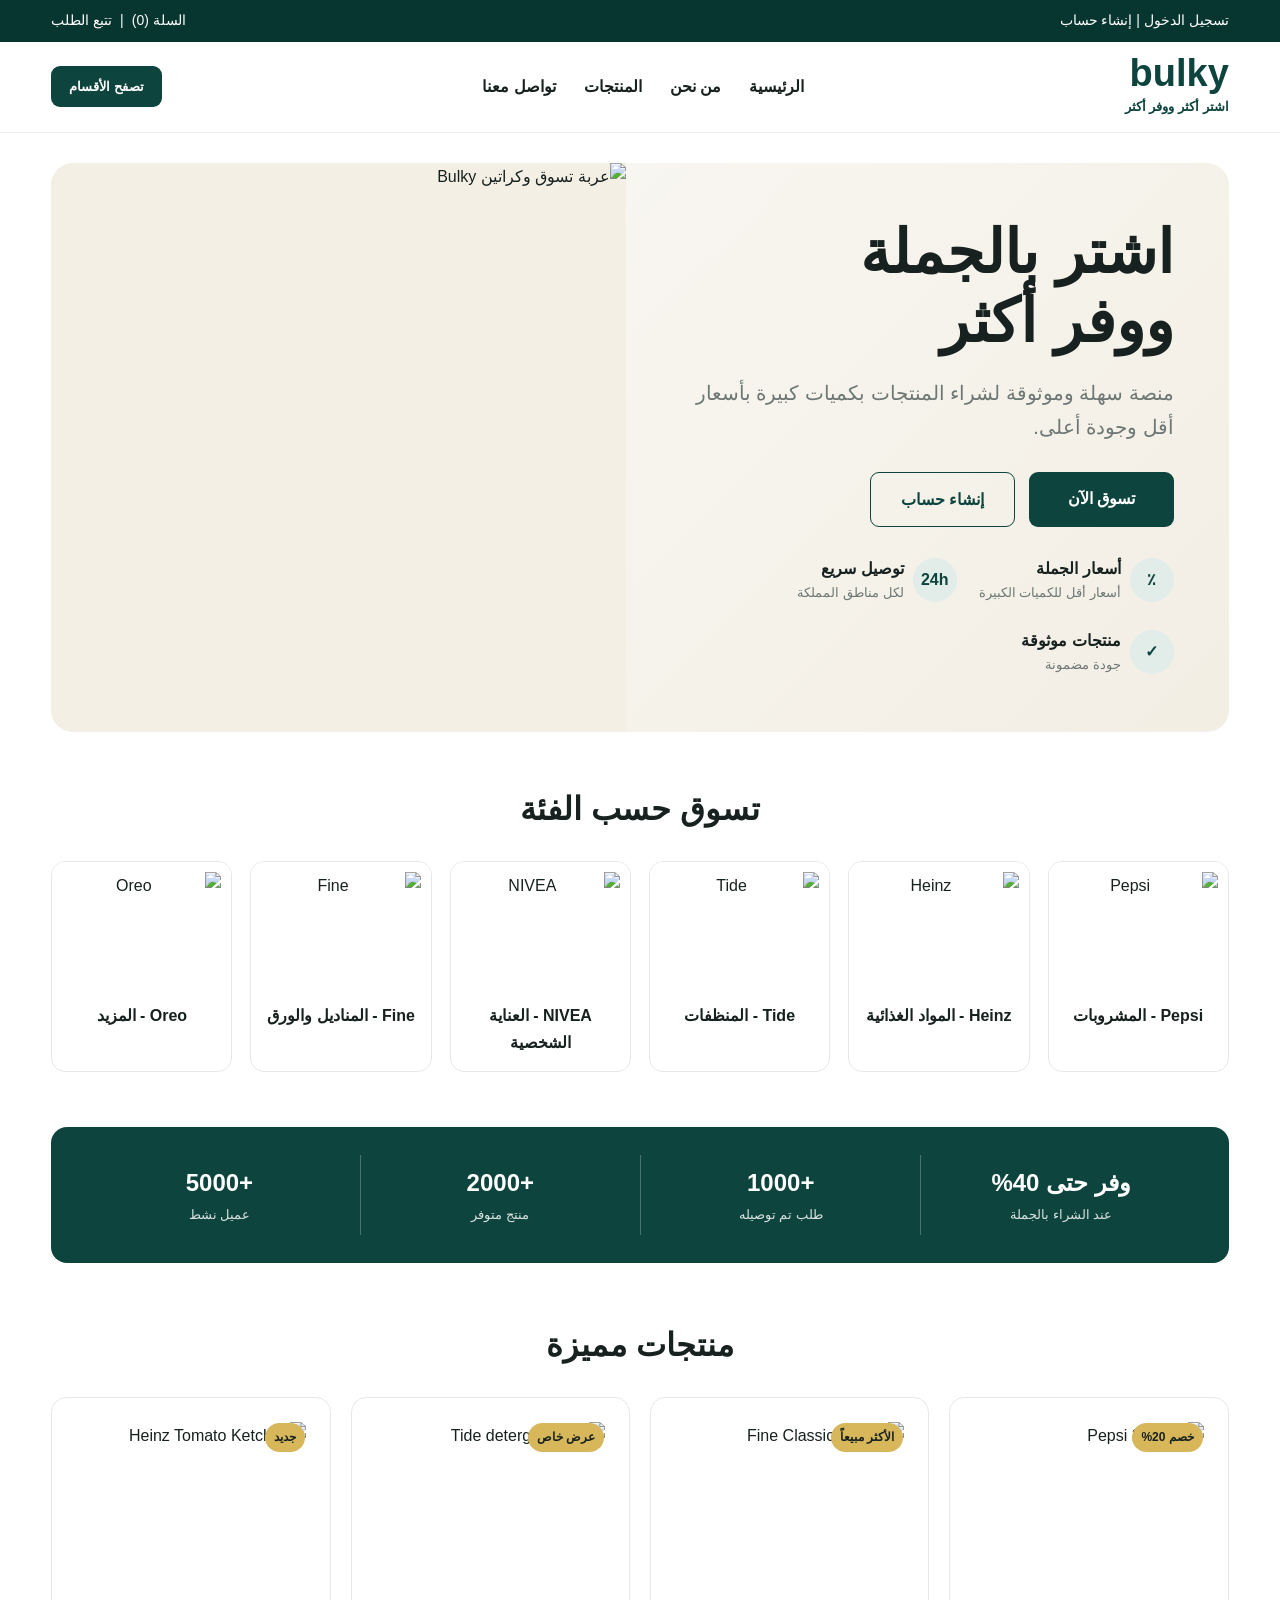
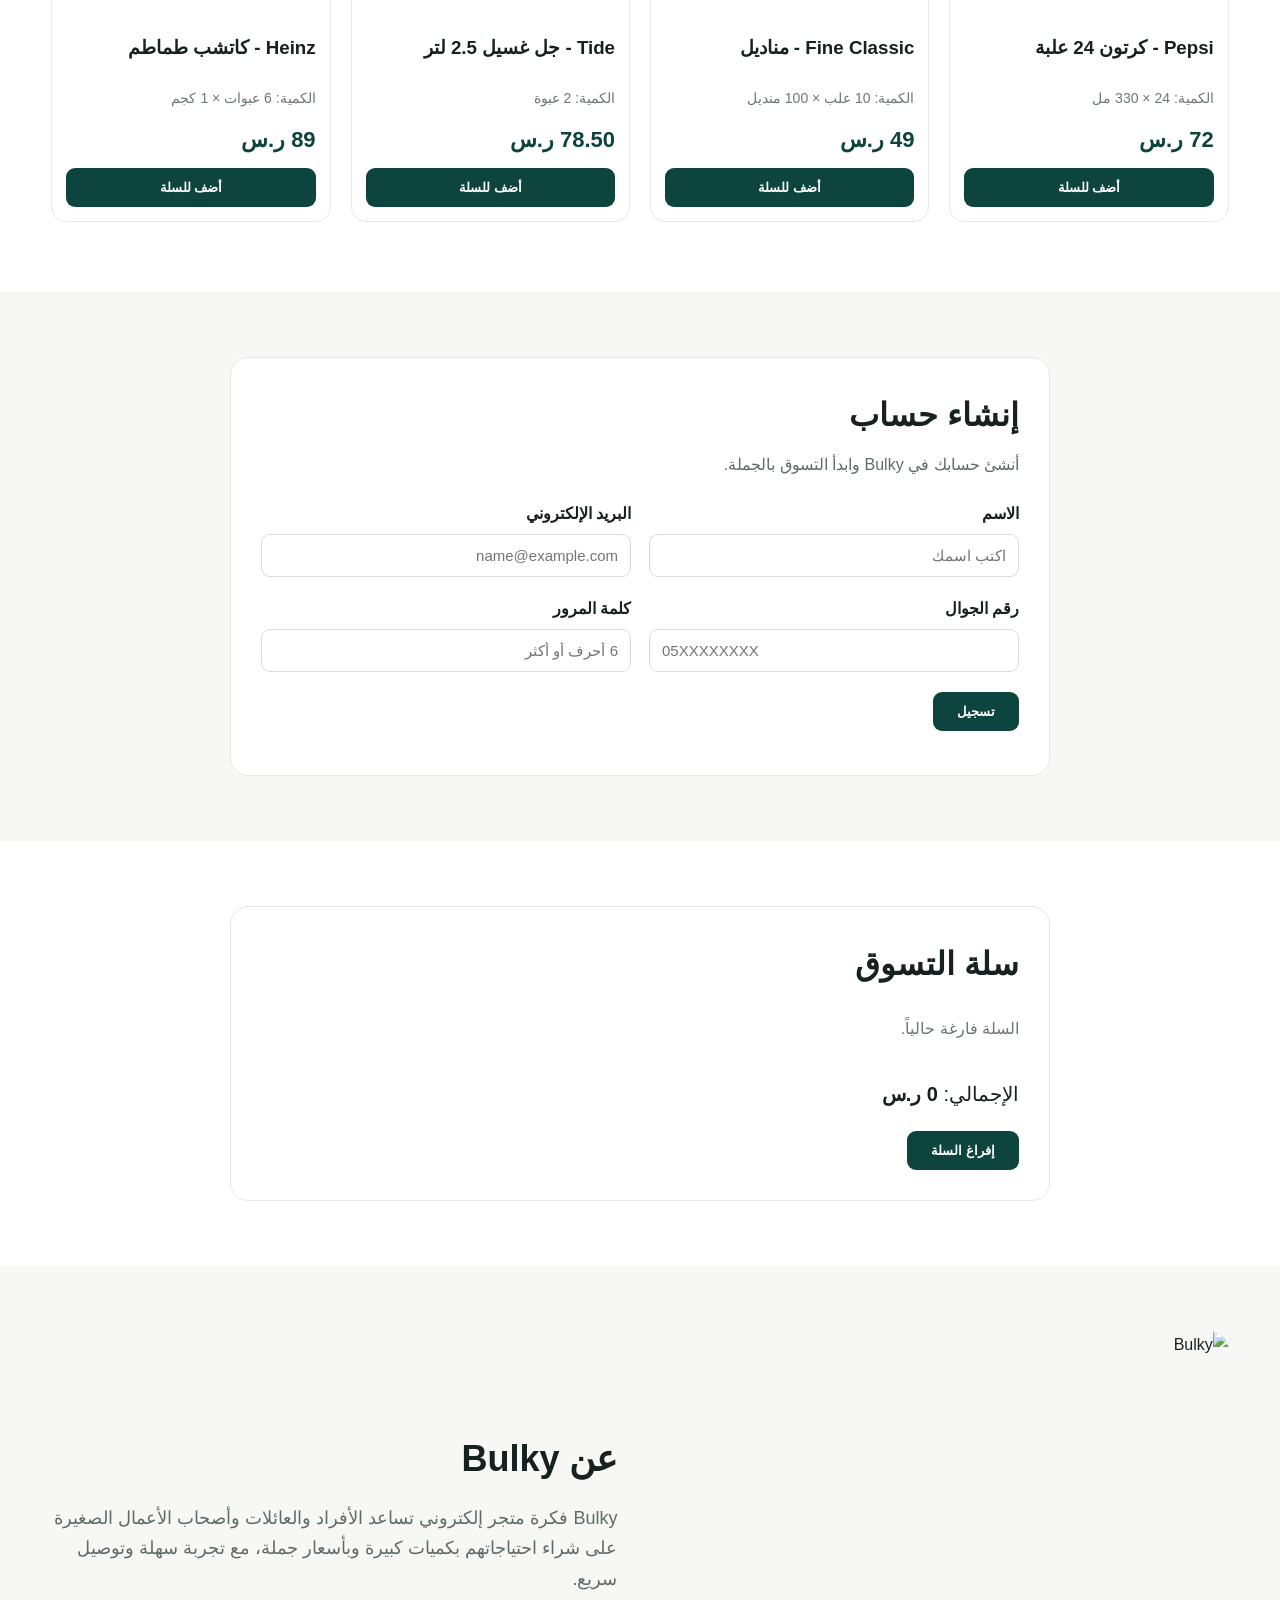
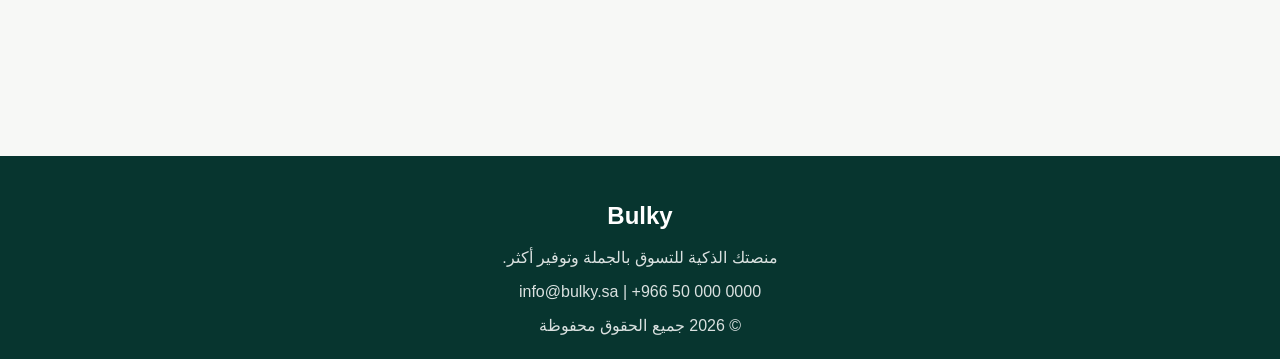
==== index.html @ e5415faa "Add files via upload" ====
<!DOCTYPE html>
<html lang="ar" dir="rtl">
<head>
  <meta charset="UTF-8">
  <meta name="viewport" content="width=device-width, initial-scale=1.0">
  <title>Bulky - اشتر أكثر ووفر أكثر</title>
  <link rel="stylesheet" href="style.css">
</head>

<body>
  <div class="topbar">
    <div class="container topbar-content">
      <div><a href="#login">تسجيل الدخول</a> | <a href="#register">إنشاء حساب</a></div>
      <div class="topbar-actions"><a href="#cart">السلة (<span id="cart-count">0</span>)</a> | <a href="#contact">تتبع الطلب</a></div>
    </div>
  </div>

  <nav class="navbar">
    <div class="container nav-content">
      <a class="logo" href="#home">
        <strong>bulky</strong>
        <small>اشتر أكثر ووفر أكثر</small>
      </a>

      <ul class="nav-links">
        <li><a href="#home">الرئيسية</a></li>
        <li><a href="#about">من نحن</a></li>
        <li><a href="#products">المنتجات</a></li>
        <li><a href="#contact">تواصل معنا</a></li>
      </ul>

      <button class="categories-btn">تصفح الأقسام</button>
    </div>
  </nav>

  <main>
    <section class="hero container" id="home">
      <div class="hero-content">
        <h1>اشتر بالجملة<br>ووفر أكثر</h1>
        <p>منصة سهلة وموثوقة لشراء المنتجات بكميات كبيرة بأسعار أقل وجودة أعلى.</p>

        <div class="hero-buttons">
          <a href="#products" class="btn primary">تسوق الآن</a>
          <a href="#register" class="btn secondary">إنشاء حساب</a>
        </div>

        <div class="features">
          <div class="feature"><div class="feature-icon">٪</div><div><strong>أسعار الجملة</strong><small>أسعار أقل للكميات الكبيرة</small></div></div>
          <div class="feature"><div class="feature-icon">24h</div><div><strong>توصيل سريع</strong><small>لكل مناطق المملكة</small></div></div>
          <div class="feature"><div class="feature-icon">✓</div><div><strong>منتجات موثوقة</strong><small>جودة مضمونة</small></div></div>
        </div>
      </div>

      <div class="hero-photo">
        <img src="images/hero.jpg" alt="عربة تسوق وكراتين Bulky">
      </div>
    </section>

    <section class="categories container">
      <h2>تسوق حسب الفئة</h2>

      <div class="category-grid">
        <article class="category-card"><img src="https://cdn.mafrservices.com/sys-master-root/h49/hfc/17521377574942/149045_main.jpg" alt="Pepsi"><h3>Pepsi - المشروبات</h3></article>
        <article class="category-card"><img src="https://img.ananinja.com/media/bra-public-files/services-admin/files/b6c33346-6cd1-4a3f-9cb4-36b1a69e9cdd?q=75&w=1200" alt="Heinz"><h3>Heinz - المواد الغذائية</h3></article>
        <article class="category-card"><img src="https://cdn.mafrservices.com/pim-content/SAU/media/product/567613/1755081003/567613_main.jpg" alt="Tide"><h3>Tide - المنظفات</h3></article>
        <article class="category-card"><img src="https://cdn.mafrservices.com/sys-master-root/h22/ha0/9431925227550/538547_main.jpg?im=Resize%3D480" alt="NIVEA"><h3>NIVEA - العناية الشخصية</h3></article>
        <article class="category-card"><img src="https://cdn.mafrservices.com/sys-master-root/h8d/ha9/63422100733982/358141_main.jpg" alt="Fine"><h3>Fine - المناديل والورق</h3></article>
        <article class="category-card"><img src="https://cdn.mafrservices.com/pim-content/SAU/media/product/748327/1745163003/748327_main.jpg?im=Resize%3D400" alt="Oreo"><h3>Oreo - المزيد</h3></article>
      </div>
    </section>

    <section class="stats container">
      <div class="stat"><strong>وفر حتى 40%</strong><small>عند الشراء بالجملة</small></div>
      <div class="stat"><strong>+1000</strong><small>طلب تم توصيله</small></div>
      <div class="stat"><strong>+2000</strong><small>منتج متوفر</small></div>
      <div class="stat"><strong>+5000</strong><small>عميل نشط</small></div>
    </section>

    <section class="products container" id="products">
      <h2>منتجات مميزة</h2>

      <div class="product-grid">
        <article class="product-card">
          <span class="badge">خصم 20%</span>
          <img src="https://cdn.mafrservices.com/sys-master-root/h49/hfc/17521377574942/149045_main.jpg" alt="Pepsi 24 cans">
          <h3>Pepsi - كرتون 24 علبة</h3>
          <p class="quantity">الكمية: 24 × 330 مل</p>
          <p class="price">72 ر.س</p>
          <button class="add-to-cart" data-name="Pepsi - كرتون 24 علبة" data-price="72">أضف للسلة</button>
        </article>

        <article class="product-card">
          <span class="badge">الأكثر مبيعاً</span>
          <img src="https://cdn.mafrservices.com/sys-master-root/h8d/ha9/63422100733982/358141_main.jpg" alt="Fine Classic tissues">
          <h3>Fine Classic - مناديل</h3>
          <p class="quantity">الكمية: 10 علب × 100 منديل</p>
          <p class="price">49 ر.س</p>
          <button class="add-to-cart" data-name="Fine Classic - 10 علب" data-price="49">أضف للسلة</button>
        </article>

        <article class="product-card">
          <span class="badge">عرض خاص</span>
          <img src="https://cdn.mafrservices.com/pim-content/SAU/media/product/567613/1755081003/567613_main.jpg" alt="Tide detergent 2.5L">
          <h3>Tide - جل غسيل 2.5 لتر</h3>
          <p class="quantity">الكمية: 2 عبوة</p>
          <p class="price">78.50 ر.س</p>
          <button class="add-to-cart" data-name="Tide - عبوتان 2.5 لتر" data-price="78.5">أضف للسلة</button>
        </article>

        <article class="product-card">
          <span class="badge">جديد</span>
          <img src="https://img.ananinja.com/media/bra-public-files/services-admin/files/b6c33346-6cd1-4a3f-9cb4-36b1a69e9cdd?q=75&w=1200" alt="Heinz Tomato Ketchup">
          <h3>Heinz - كاتشب طماطم</h3>
          <p class="quantity">الكمية: 6 عبوات × 1 كجم</p>
          <p class="price">89 ر.س</p>
          <button class="add-to-cart" data-name="Heinz Ketchup - 6 عبوات" data-price="89">أضف للسلة</button>
        </article>
      </div>
    </section>


    <section class="register-section" id="register">
      <div class="container">
        <div class="form-card">
          <h2>إنشاء حساب</h2>
          <p>أنشئ حسابك في Bulky وابدأ التسوق بالجملة.</p>
          <form id="register-form">
            <div class="form-grid">
              <div>
                <label for="name">الاسم</label>
                <input id="name" type="text" required placeholder="اكتب اسمك">
              </div>
              <div>
                <label for="email">البريد الإلكتروني</label>
                <input id="email" type="email" required placeholder="name@example.com">
              </div>
              <div>
                <label for="phone">رقم الجوال</label>
                <input id="phone" type="tel" required placeholder="05XXXXXXXX">
              </div>
              <div>
                <label for="password">كلمة المرور</label>
                <input id="password" type="password" required minlength="6" placeholder="6 أحرف أو أكثر">
              </div>
            </div>
            <button type="submit" class="submit-btn">تسجيل</button>
            <p id="register-message" class="form-message"></p>
          </form>
        </div>
      </div>
    </section>

    <section class="cart-section" id="cart">
      <div class="container">
        <div class="cart-card">
          <h2>سلة التسوق</h2>
          <div id="cart-items">
            <p class="empty-cart">السلة فارغة حالياً.</p>
          </div>
          <div class="cart-total">الإجمالي: <strong><span id="cart-total">0</span> ر.س</strong></div>
          <button id="clear-cart" type="button">إفراغ السلة</button>
        </div>
      </div>
    </section>

    <section class="about" id="about">
      <div class="container about-grid">
        <img src="images/hero.jpg" alt="Bulky">
        <div>
          <h2>عن Bulky</h2>
          <p>Bulky فكرة متجر إلكتروني تساعد الأفراد والعائلات وأصحاب الأعمال الصغيرة على شراء احتياجاتهم بكميات كبيرة وبأسعار جملة، مع تجربة سهلة وتوصيل سريع.</p>
        </div>
      </div>
    </section>
  </main>

  <footer id="contact">
    <div class="container">
      <h2>Bulky</h2>
      <p>منصتك الذكية للتسوق بالجملة وتوفير أكثر.</p>
      <p>info@bulky.sa | +966 50 000 0000</p>
      <p>© 2026 جميع الحقوق محفوظة</p>
    </div>
  </footer>
  <script src="script.js"></script>
</body>
</html>
---- style.css ----
*{box-sizing:border-box;margin:0;padding:0}
    html{scroll-behavior:smooth}
    body{font-family:Arial,Tahoma,sans-serif;background:#fff;color:#17211f;line-height:1.7}
    a{text-decoration:none;color:inherit}
    img{display:block;width:100%;object-fit:cover}
    button{font-family:inherit}
    .container{width:92%;max-width:1180px;margin:auto}

    .topbar{background:#07352f;color:#fff;padding:9px 0;font-size:14px}
    .topbar-content{display:flex;justify-content:space-between;align-items:center}
    .navbar{background:#fff;border-bottom:1px solid #eee;position:sticky;top:0;z-index:10}
    .nav-content{min-height:90px;display:flex;justify-content:space-between;align-items:center;gap:20px}
    .logo strong{display:block;font-size:38px;color:#0d443d;line-height:1;font-weight:800}
    .logo small{color:#0d443d;font-weight:bold}
    .nav-links{display:flex;list-style:none;gap:28px;font-weight:bold}
    .nav-links a:hover{color:#0d443d}
    .categories-btn{background:#0d443d;color:#fff;border:0;border-radius:9px;padding:13px 18px;font-weight:bold;cursor:pointer}

    .hero{margin-top:30px;min-height:480px;border-radius:22px;background:linear-gradient(135deg,#fbfaf6,#f2eee4);display:grid;grid-template-columns:1.05fr 1fr;align-items:center;overflow:hidden}
    .hero-content{padding:55px}
    .hero h1{font-size:60px;line-height:1.15;margin-bottom:20px}
    .hero p{font-size:20px;color:#6d7774;max-width:550px}
    .hero-buttons{display:flex;gap:14px;margin:28px 0}
    .btn{padding:13px 24px;border-radius:9px;font-weight:bold;display:inline-block;min-width:145px;text-align:center}
    .primary{background:#0d443d;color:#fff}
    .secondary{border:1px solid #0d443d;color:#0d443d}
    .hero-photo{height:100%;min-height:480px;background:#f4efe4}
    .hero-photo img{height:100%;min-height:480px}

    .features{display:flex;gap:22px;flex-wrap:wrap}
    .feature{display:flex;gap:9px;align-items:center}
    .feature-icon{width:44px;height:44px;border-radius:50%;background:#e2ece9;display:grid;place-items:center;color:#0d443d;font-weight:bold}
    .feature strong,.feature small{display:block}
    .feature small{color:#6d7774}

    .categories{padding:50px 0 35px}
    .categories h2,.products h2{text-align:center;font-size:32px;margin-bottom:25px}
    .category-grid{display:grid;grid-template-columns:repeat(6,1fr);gap:18px}
    .category-card{border:1px solid #e7e8e4;border-radius:14px;overflow:hidden;text-align:center;background:#fff;transition:.3s}
    .category-card:hover{transform:translateY(-5px);box-shadow:0 12px 30px rgba(13,68,61,.10)}
    .category-card img{height:125px;background:#fff}
    .category-card h3{padding:15px 8px;font-size:16px}

    .stats{background:#0d443d;color:#fff;border-radius:16px;display:grid;grid-template-columns:repeat(4,1fr);padding:28px;margin:20px auto 55px}
    .stat{text-align:center;padding:8px 20px;border-left:1px solid rgba(255,255,255,.25)}
    .stat:last-child{border-left:0}
    .stat strong,.stat small{display:block}
    .stat strong{font-size:24px}
    .stat small{opacity:.85}

    .products{padding-bottom:70px}
    .product-grid{display:grid;grid-template-columns:repeat(4,1fr);gap:20px}
    .product-card{border:1px solid #e7e8e4;border-radius:15px;padding:14px;background:#fff;position:relative;transition:.3s}
    .product-card:hover{transform:translateY(-5px);box-shadow:0 12px 30px rgba(13,68,61,.10)}
    .product-card img{height:205px;border-radius:11px;margin-bottom:15px;background:#fafafa}
    .badge{position:absolute;top:25px;right:25px;background:#d7b75a;padding:4px 9px;border-radius:20px;font-size:12px;font-weight:bold}
    .product-card h3{min-height:55px}
    .quantity{color:#6d7774;font-size:14px}
    .price{color:#0d443d;font-size:22px;font-weight:bold;margin:10px 0}
    .product-card button{width:100%;border:0;background:#0d443d;color:#fff;padding:12px;border-radius:9px;font-weight:bold;cursor:pointer}

    .about{background:#f7f8f6;padding:65px 0}
    .about-grid{display:grid;grid-template-columns:1fr 1fr;align-items:center;gap:45px}
    .about img{height:360px;border-radius:20px}
    .about h2{font-size:36px;margin-bottom:14px}
    .about p{color:#606b68;font-size:18px}

    footer{background:#07352f;color:#fff;padding:40px 0 20px;text-align:center}
    footer p{opacity:.85;margin-top:7px}

    @media(max-width:900px){
      .nav-links{display:none}
      .hero{grid-template-columns:1fr}
      .hero-content{order:2}
      .hero-photo{order:1;min-height:300px}
      .hero-photo img{min-height:300px;height:300px}
      .category-grid{grid-template-columns:repeat(3,1fr)}
      .product-grid{grid-template-columns:repeat(2,1fr)}
      .about-grid{grid-template-columns:1fr}
    }

    @media(max-width:600px){
      .nav-content{flex-wrap:wrap;padding:15px 0}
      .hero-content{padding:30px 22px}
      .hero h1{font-size:42px}
      .hero p{font-size:17px}
      .features{flex-direction:column}
      .category-grid,.product-grid,.stats{grid-template-columns:1fr}
      .stat{border-left:0;border-bottom:1px solid rgba(255,255,255,.2)}
      .category-card img{height:190px}
    }

    .topbar a:hover{text-decoration:underline}
    .topbar-actions{display:flex;align-items:center;gap:8px}

    .register-section,.cart-section{padding:65px 0}
    .register-section{background:#f7f8f6}
    .form-card,.cart-card{max-width:820px;margin:auto;background:#fff;border:1px solid #e7e8e4;border-radius:18px;padding:30px}
    .form-card h2,.cart-card h2{font-size:32px;margin-bottom:8px}
    .form-card>p{color:#606b68;margin-bottom:22px}
    .form-grid{display:grid;grid-template-columns:repeat(2,1fr);gap:18px}
    .form-grid label{display:block;font-weight:bold;margin-bottom:7px}
    .form-grid input{width:100%;padding:12px;border:1px solid #d9ddda;border-radius:9px;font-family:inherit;font-size:15px}
    .submit-btn,#clear-cart{margin-top:20px;border:0;background:#0d443d;color:#fff;padding:12px 24px;border-radius:9px;font-weight:bold;cursor:pointer}
    .form-message{margin-top:14px;font-weight:bold;color:#0d443d}

    .cart-item{display:flex;justify-content:space-between;align-items:center;gap:15px;padding:14px 0;border-bottom:1px solid #eee}
    .cart-item-controls{display:flex;align-items:center;gap:10px}
    .cart-item button{border:0;background:#e8efed;color:#0d443d;width:32px;height:32px;border-radius:7px;cursor:pointer;font-weight:bold}
    .cart-total{font-size:20px;margin-top:20px}
    .empty-cart{color:#6d7774;padding:15px 0}

    @media(max-width:600px){
      .form-grid{grid-template-columns:1fr}
      .cart-item{align-items:flex-start;flex-direction:column}
    }

/* Branded retailer-style images */
.category-card img,
.product-card img{
  object-fit:contain;
  background:#fff;
  padding:10px;
}
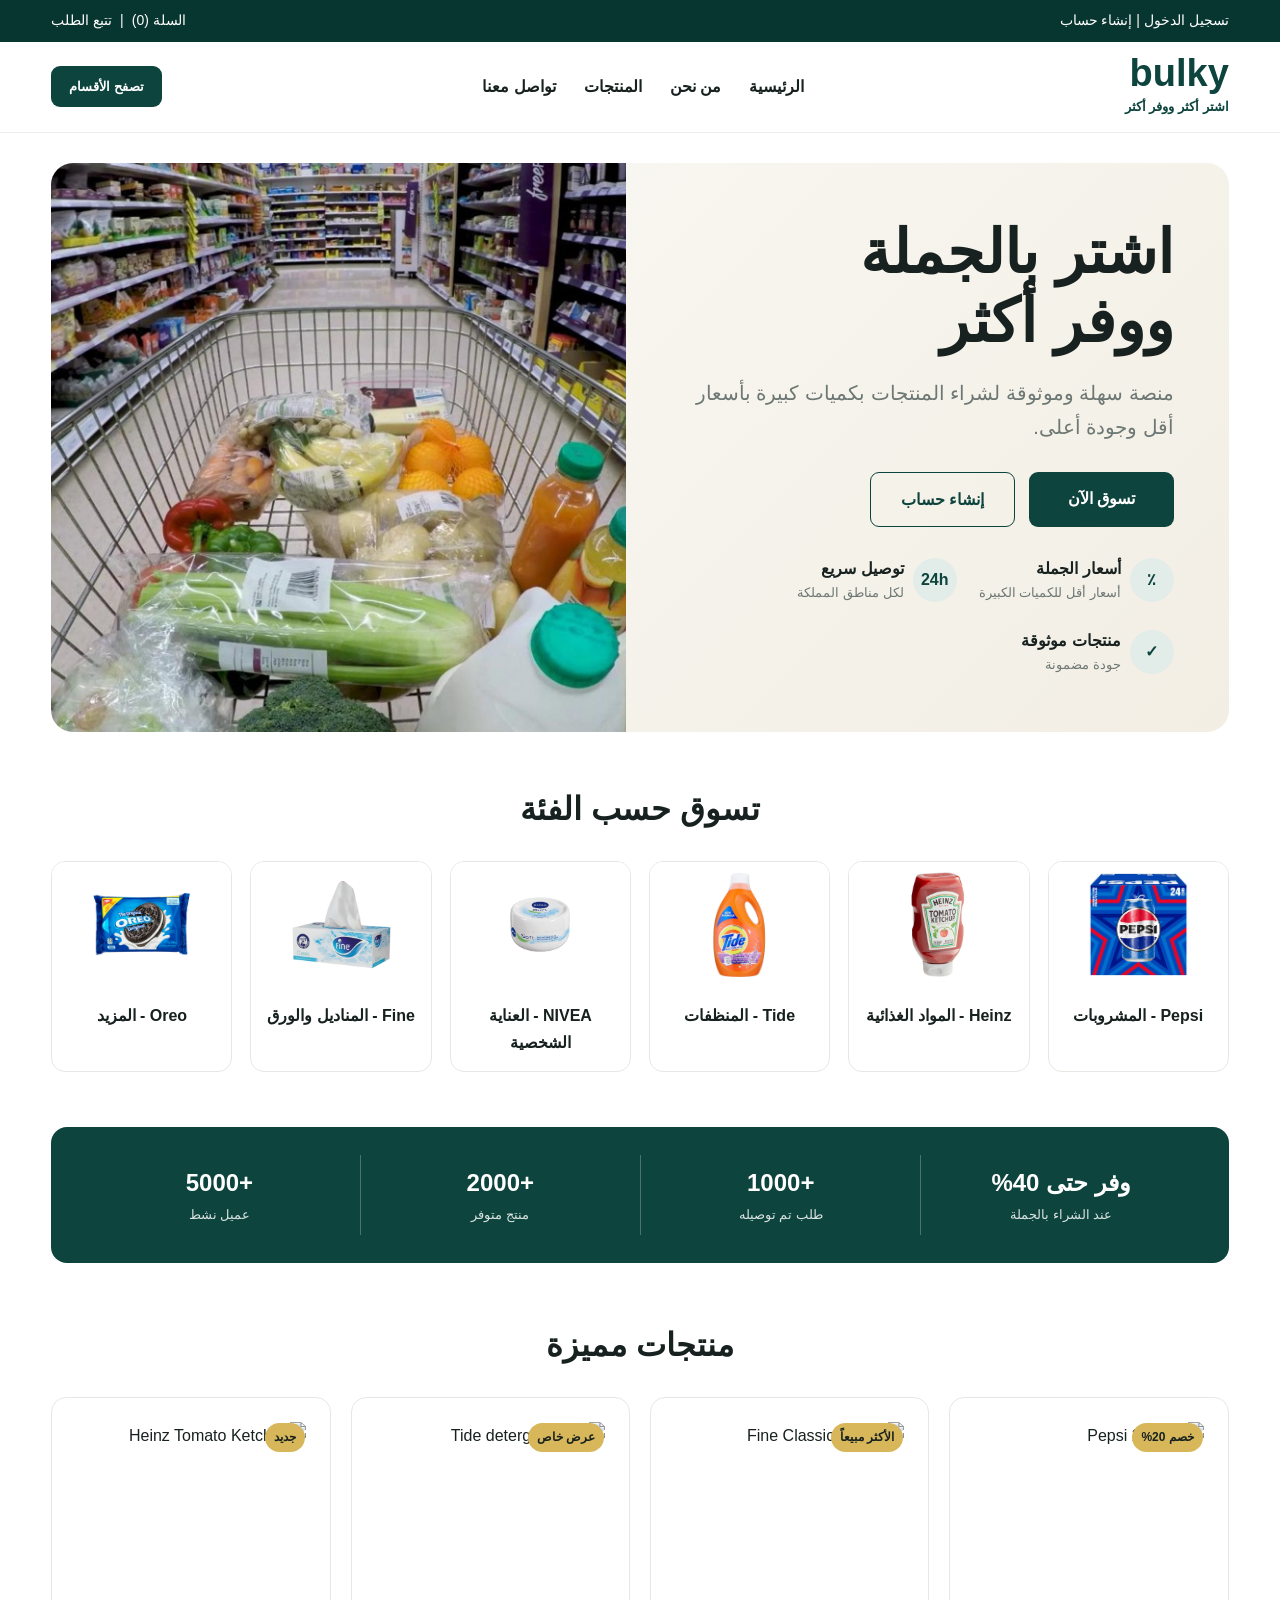
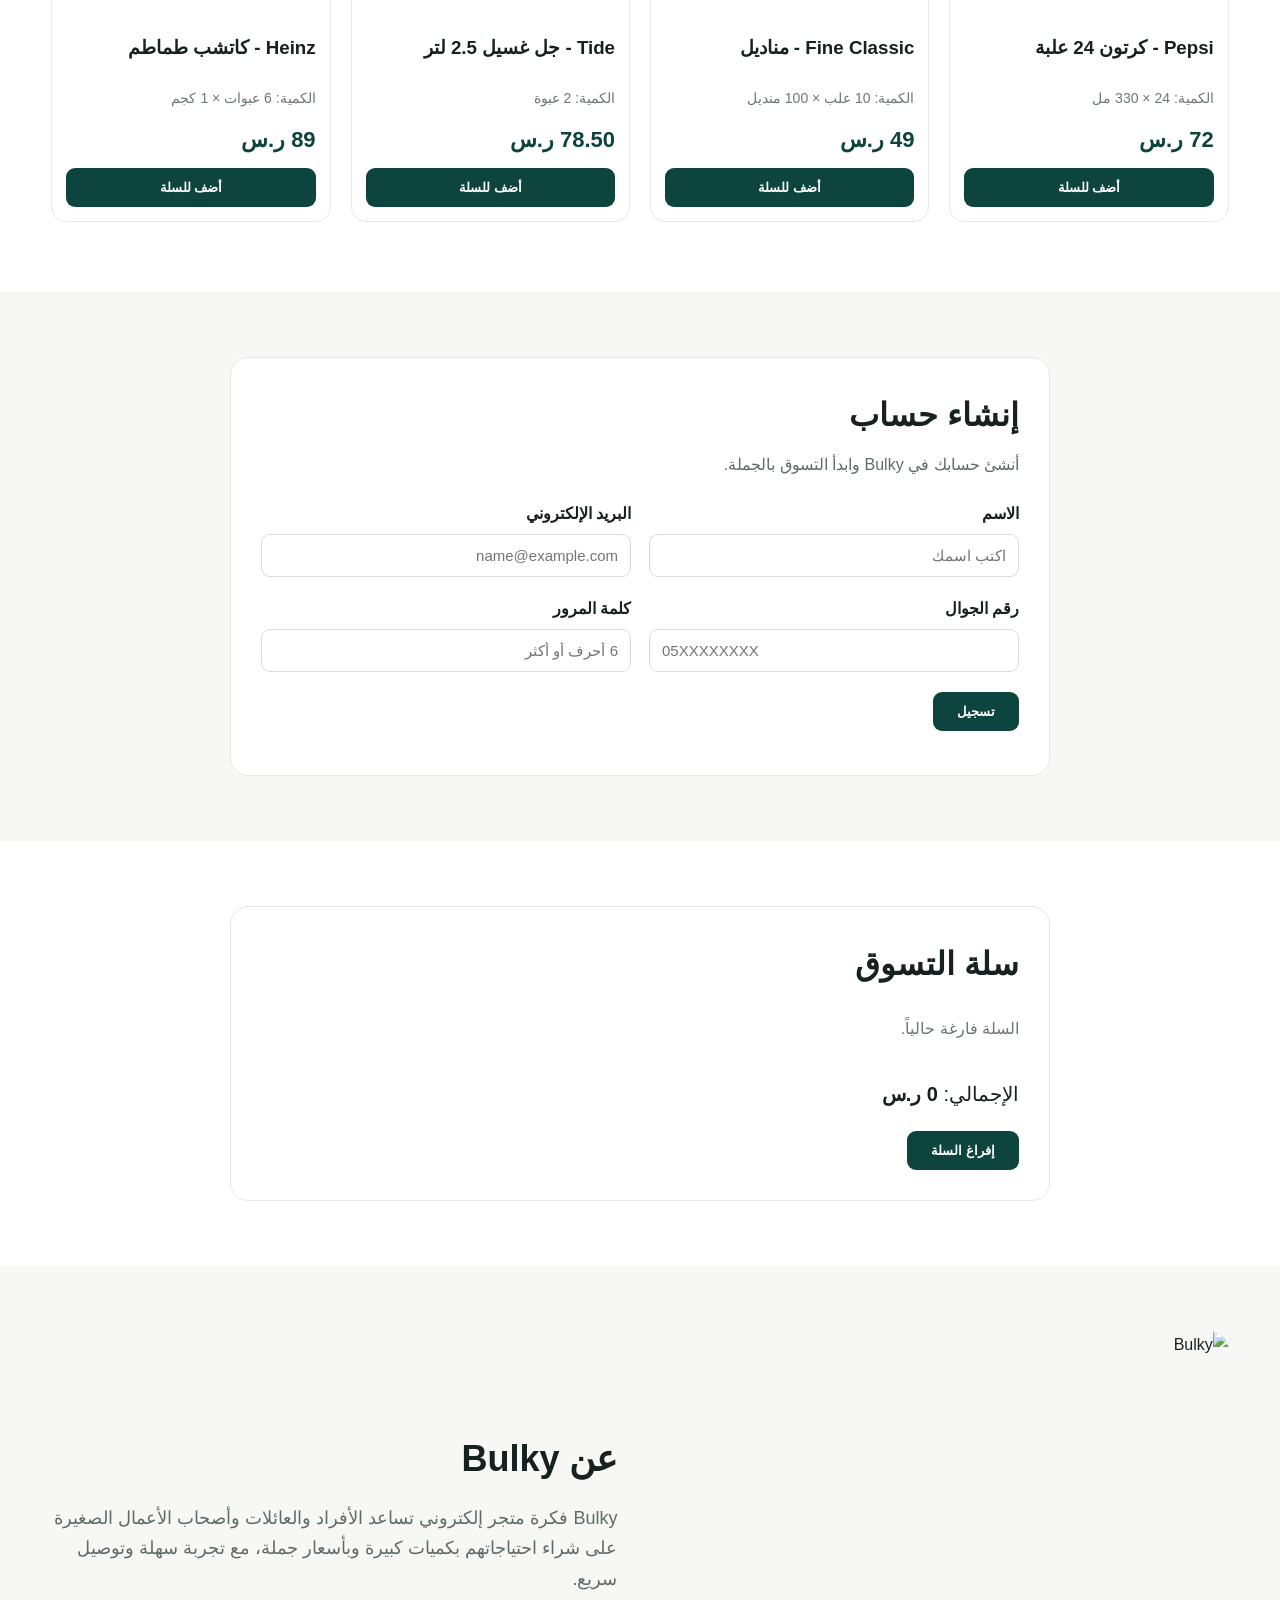
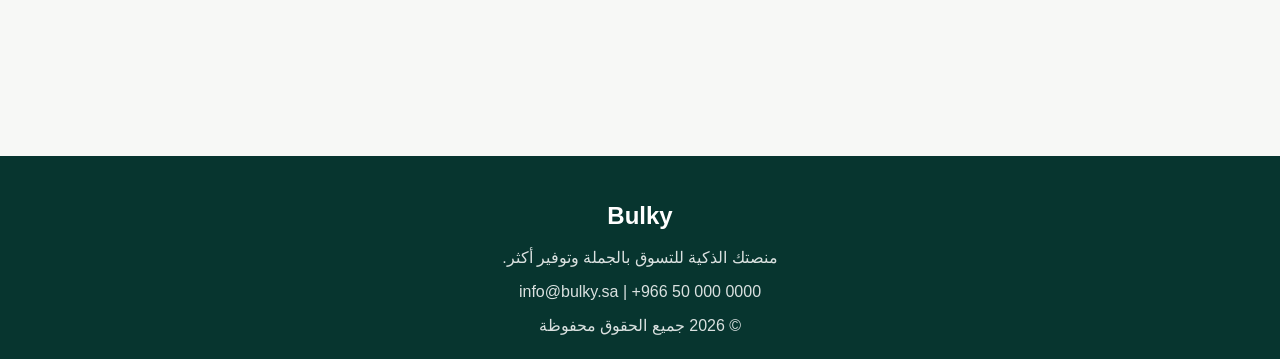
==== commit 7d638873: "Update index.html" ====
--- a/index.html
+++ b/index.html
@@ -52,7 +52,7 @@
       </div>
 
       <div class="hero-photo">
-        <img src="images/hero.jpg" alt="عربة تسوق وكراتين Bulky">
+        <img src="hero.jpg" alt="عربة تسوق وكراتين Bulky">
       </div>
     </section>
 
@@ -60,12 +60,12 @@
       <h2>تسوق حسب الفئة</h2>
 
       <div class="category-grid">
-        <article class="category-card"><img src="https://cdn.mafrservices.com/sys-master-root/h49/hfc/17521377574942/149045_main.jpg" alt="Pepsi"><h3>Pepsi - المشروبات</h3></article>
-        <article class="category-card"><img src="https://img.ananinja.com/media/bra-public-files/services-admin/files/b6c33346-6cd1-4a3f-9cb4-36b1a69e9cdd?q=75&w=1200" alt="Heinz"><h3>Heinz - المواد الغذائية</h3></article>
-        <article class="category-card"><img src="https://cdn.mafrservices.com/pim-content/SAU/media/product/567613/1755081003/567613_main.jpg" alt="Tide"><h3>Tide - المنظفات</h3></article>
-        <article class="category-card"><img src="https://cdn.mafrservices.com/sys-master-root/h22/ha0/9431925227550/538547_main.jpg?im=Resize%3D480" alt="NIVEA"><h3>NIVEA - العناية الشخصية</h3></article>
-        <article class="category-card"><img src="https://cdn.mafrservices.com/sys-master-root/h8d/ha9/63422100733982/358141_main.jpg" alt="Fine"><h3>Fine - المناديل والورق</h3></article>
-        <article class="category-card"><img src="https://cdn.mafrservices.com/pim-content/SAU/media/product/748327/1745163003/748327_main.jpg?im=Resize%3D400" alt="Oreo"><h3>Oreo - المزيد</h3></article>
+        <article class="category-card"><img src="pepsi.webp" alt="Pepsi"><h3>Pepsi - المشروبات</h3></article>
+        <article class="category-card"><img src="heinz.webp" alt="Heinz"><h3>Heinz - المواد الغذائية</h3></article>
+        <article class="category-card"><img src="tide.jpg" alt="Tide"><h3>Tide - المنظفات</h3></article>
+        <article class="category-card"><img src="nivea.webp" alt="NIVEA"><h3>NIVEA - العناية الشخصية</h3></article>
+        <article class="category-card"><img src="fine.webp" alt="Fine"><h3>Fine - المناديل والورق</h3></article>
+        <article class="category-card"><img src="oreo.webp" alt="Oreo"><h3>Oreo - المزيد</h3></article>
       </div>
     </section>
 
@@ -82,7 +82,7 @@
       <div class="product-grid">
         <article class="product-card">
           <span class="badge">خصم 20%</span>
-          <img src="https://cdn.mafrservices.com/sys-master-root/h49/hfc/17521377574942/149045_main.jpg" alt="Pepsi 24 cans">
+          <img src="images/pepsi.webp" alt="Pepsi 24 cans">
           <h3>Pepsi - كرتون 24 علبة</h3>
           <p class="quantity">الكمية: 24 × 330 مل</p>
           <p class="price">72 ر.س</p>
@@ -91,7 +91,7 @@
 
         <article class="product-card">
           <span class="badge">الأكثر مبيعاً</span>
-          <img src="https://cdn.mafrservices.com/sys-master-root/h8d/ha9/63422100733982/358141_main.jpg" alt="Fine Classic tissues">
+          <img src="images/fine.webp" alt="Fine Classic tissues">
           <h3>Fine Classic - مناديل</h3>
           <p class="quantity">الكمية: 10 علب × 100 منديل</p>
           <p class="price">49 ر.س</p>
@@ -100,7 +100,7 @@
 
         <article class="product-card">
           <span class="badge">عرض خاص</span>
-          <img src="https://cdn.mafrservices.com/pim-content/SAU/media/product/567613/1755081003/567613_main.jpg" alt="Tide detergent 2.5L">
+          <img src="images/tide.jpg" alt="Tide detergent 2.5L">
           <h3>Tide - جل غسيل 2.5 لتر</h3>
           <p class="quantity">الكمية: 2 عبوة</p>
           <p class="price">78.50 ر.س</p>
@@ -109,7 +109,7 @@
 
         <article class="product-card">
           <span class="badge">جديد</span>
-          <img src="https://img.ananinja.com/media/bra-public-files/services-admin/files/b6c33346-6cd1-4a3f-9cb4-36b1a69e9cdd?q=75&w=1200" alt="Heinz Tomato Ketchup">
+          <img src="images/heinz.webp" alt="Heinz Tomato Ketchup">
           <h3>Heinz - كاتشب طماطم</h3>
           <p class="quantity">الكمية: 6 عبوات × 1 كجم</p>
           <p class="price">89 ر.س</p>
@@ -183,5 +183,40 @@
     </div>
   </footer>
   <script src="script.js"></script>
+  <script>
+(function(){
+  if(!window.chatbase || window.chatbase("getState") !== "initialized"){
+    window.chatbase = (...arguments) => {
+      if(!window.chatbase.q){
+        window.chatbase.q = []
+      }
+      window.chatbase.q.push(arguments)
+    };
+
+    window.chatbase = new Proxy(window.chatbase, {
+      get(target, prop){
+        if(prop === "q"){
+          return target.q
+        }
+        return (...args) => target(prop, ...args)
+      }
+    })
+  }
+
+  const onLoad = function(){
+    const script = document.createElement("script");
+    script.src = "https://www.chatbase.co/embed.min.js";
+    script.id = "rz5Nz-yVYi4YFroWJzcO7";
+    script.domain = "www.chatbase.co";
+    document.body.appendChild(script)
+  };
+
+  if(document.readyState === "complete"){
+    onLoad()
+  } else {
+    window.addEventListener("load", onLoad)
+  }
+})();
+</script>
 </body>
 </html>
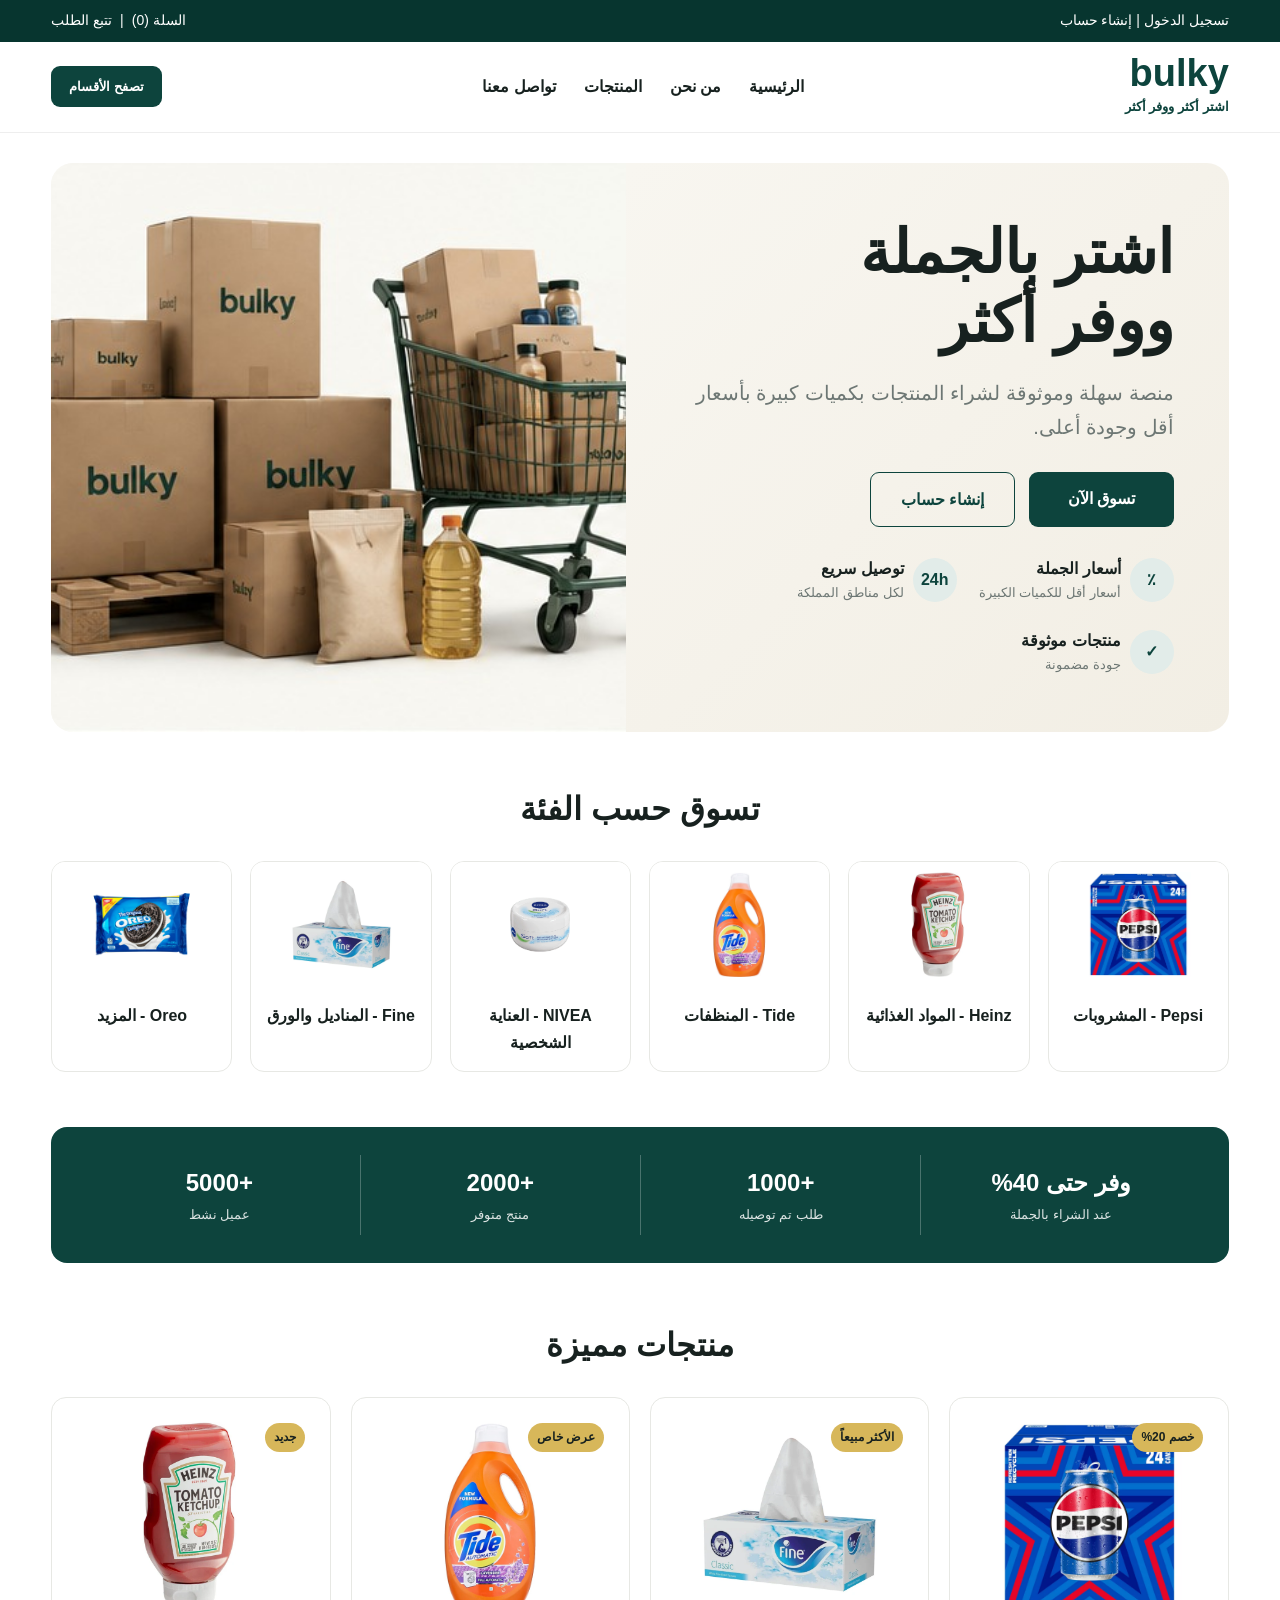
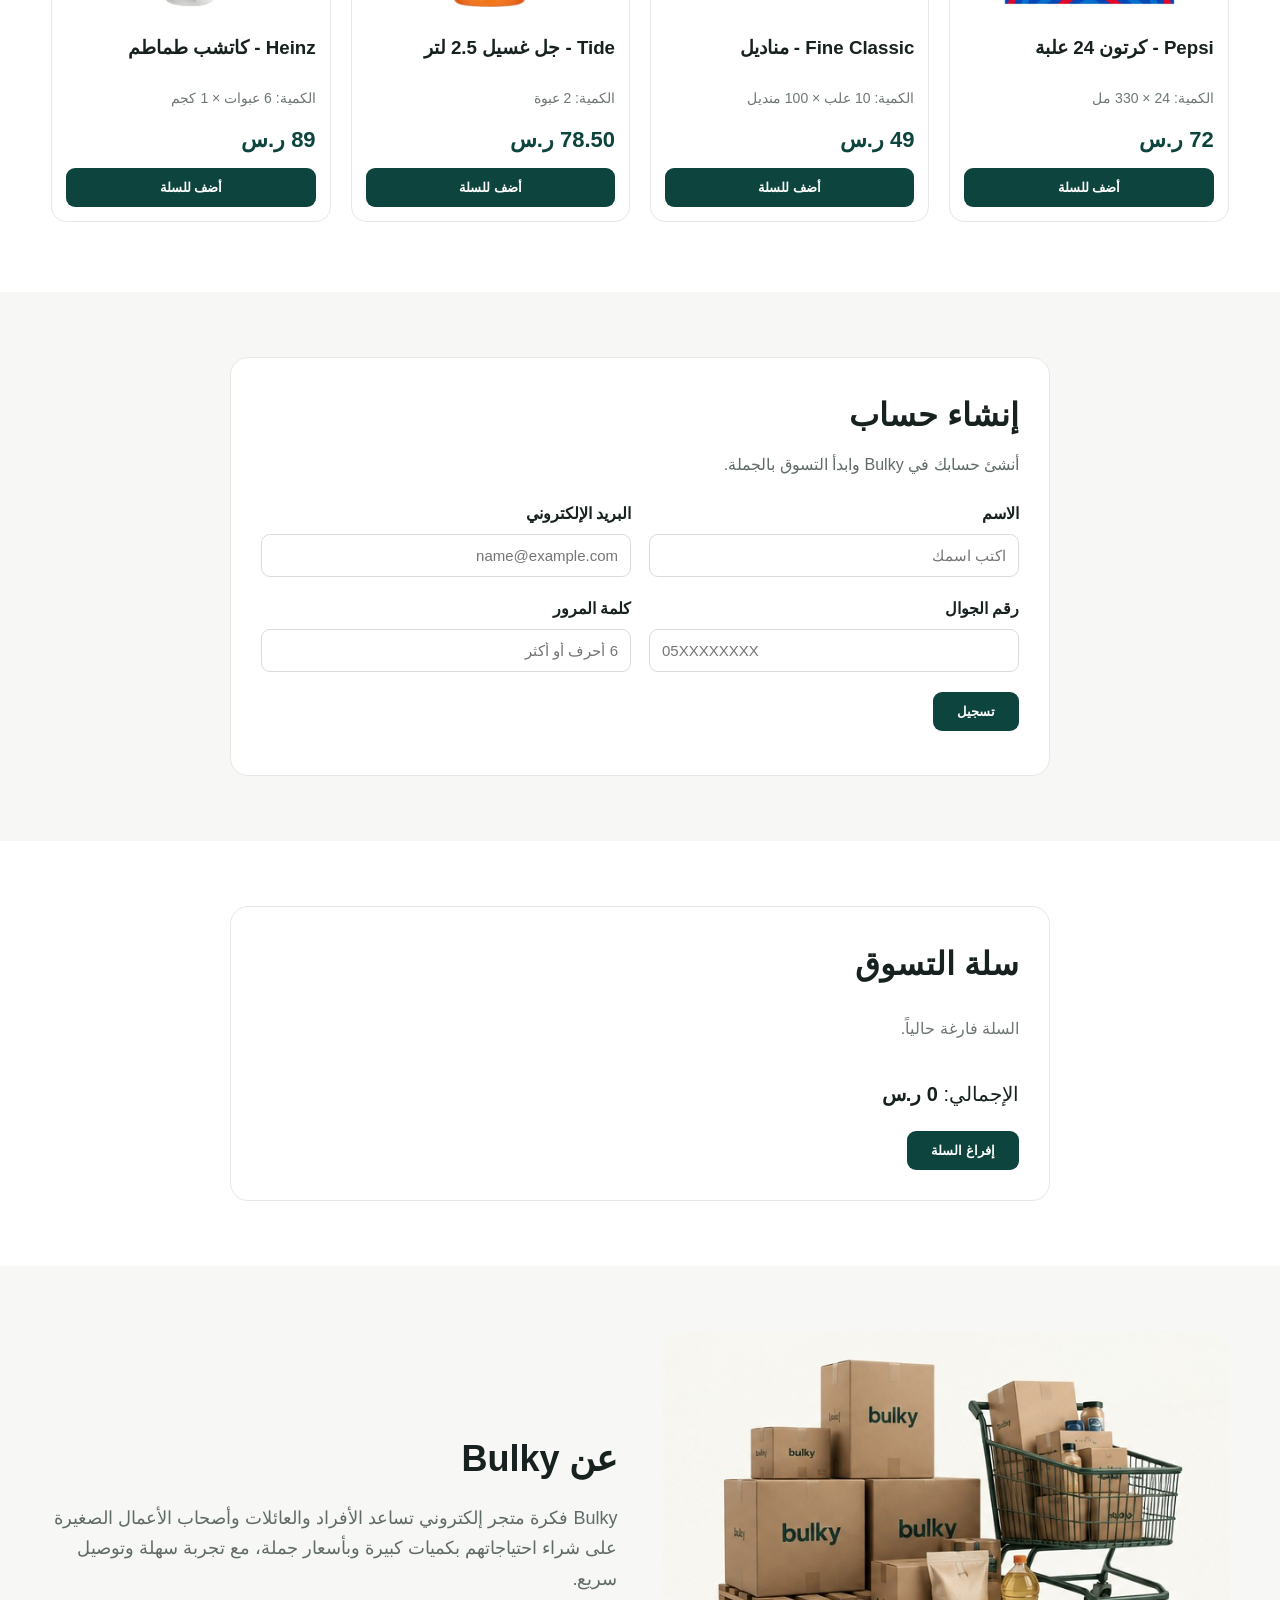
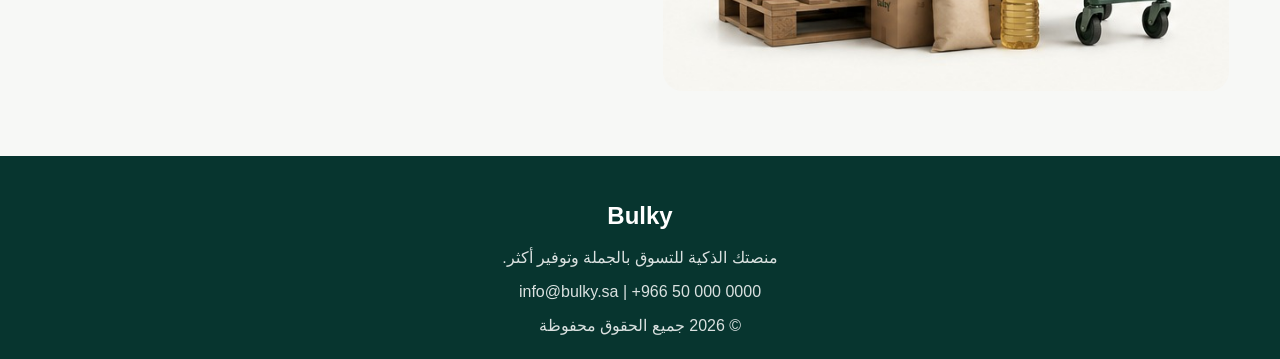
==== commit d80c980c: "Update image paths to remove 'images/' prefix" ====
--- a/index.html
+++ b/index.html
@@ -82,7 +82,7 @@
       <div class="product-grid">
         <article class="product-card">
           <span class="badge">خصم 20%</span>
-          <img src="images/pepsi.webp" alt="Pepsi 24 cans">
+          <img src="pepsi.webp" alt="Pepsi 24 cans">
           <h3>Pepsi - كرتون 24 علبة</h3>
           <p class="quantity">الكمية: 24 × 330 مل</p>
           <p class="price">72 ر.س</p>
@@ -91,7 +91,7 @@
 
         <article class="product-card">
           <span class="badge">الأكثر مبيعاً</span>
-          <img src="images/fine.webp" alt="Fine Classic tissues">
+          <img src="fine.webp" alt="Fine Classic tissues">
           <h3>Fine Classic - مناديل</h3>
           <p class="quantity">الكمية: 10 علب × 100 منديل</p>
           <p class="price">49 ر.س</p>
@@ -100,7 +100,7 @@
 
         <article class="product-card">
           <span class="badge">عرض خاص</span>
-          <img src="images/tide.jpg" alt="Tide detergent 2.5L">
+          <img src="tide.jpg" alt="Tide detergent 2.5L">
           <h3>Tide - جل غسيل 2.5 لتر</h3>
           <p class="quantity">الكمية: 2 عبوة</p>
           <p class="price">78.50 ر.س</p>
@@ -109,7 +109,7 @@
 
         <article class="product-card">
           <span class="badge">جديد</span>
-          <img src="images/heinz.webp" alt="Heinz Tomato Ketchup">
+          <img src="heinz.webp" alt="Heinz Tomato Ketchup">
           <h3>Heinz - كاتشب طماطم</h3>
           <p class="quantity">الكمية: 6 عبوات × 1 كجم</p>
           <p class="price">89 ر.س</p>
@@ -165,7 +165,7 @@
 
     <section class="about" id="about">
       <div class="container about-grid">
-        <img src="images/hero.jpg" alt="Bulky">
+        <img src="hero.jpg" alt="Bulky">
         <div>
           <h2>عن Bulky</h2>
           <p>Bulky فكرة متجر إلكتروني تساعد الأفراد والعائلات وأصحاب الأعمال الصغيرة على شراء احتياجاتهم بكميات كبيرة وبأسعار جملة، مع تجربة سهلة وتوصيل سريع.</p>
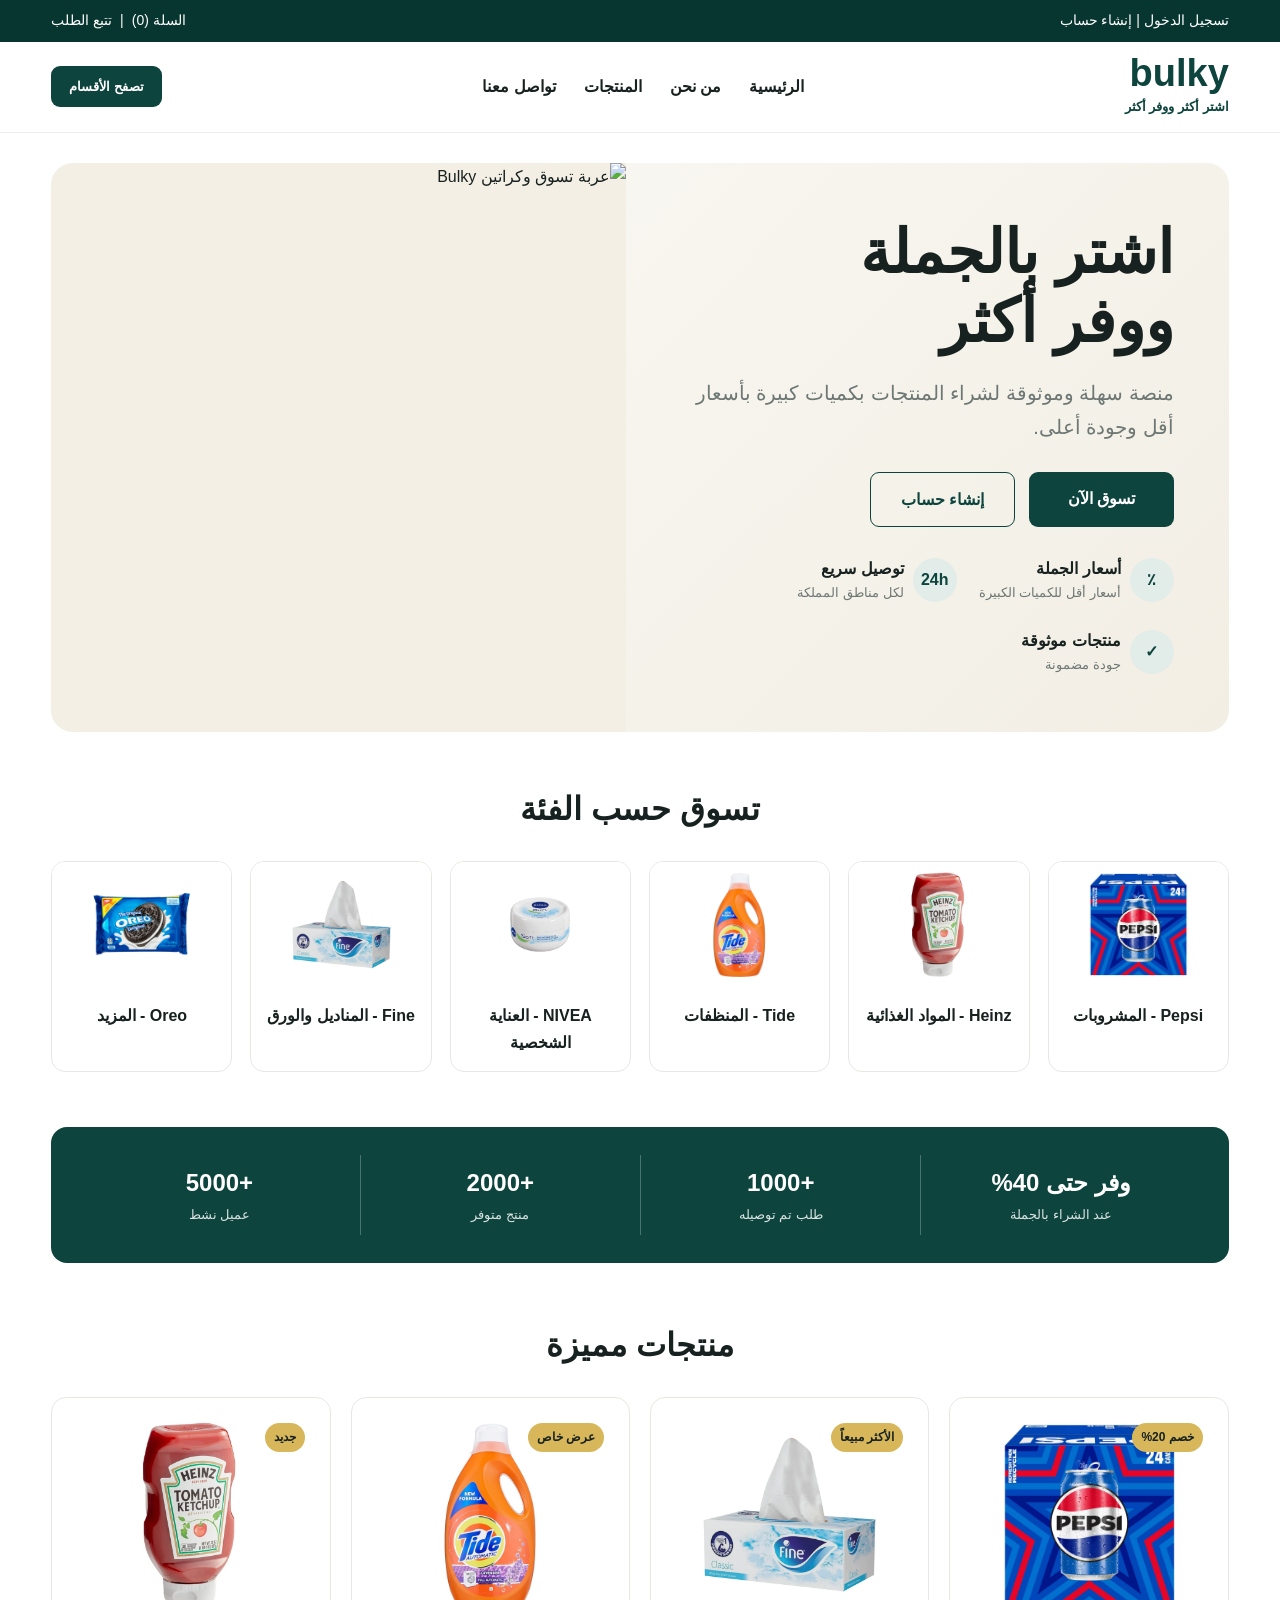
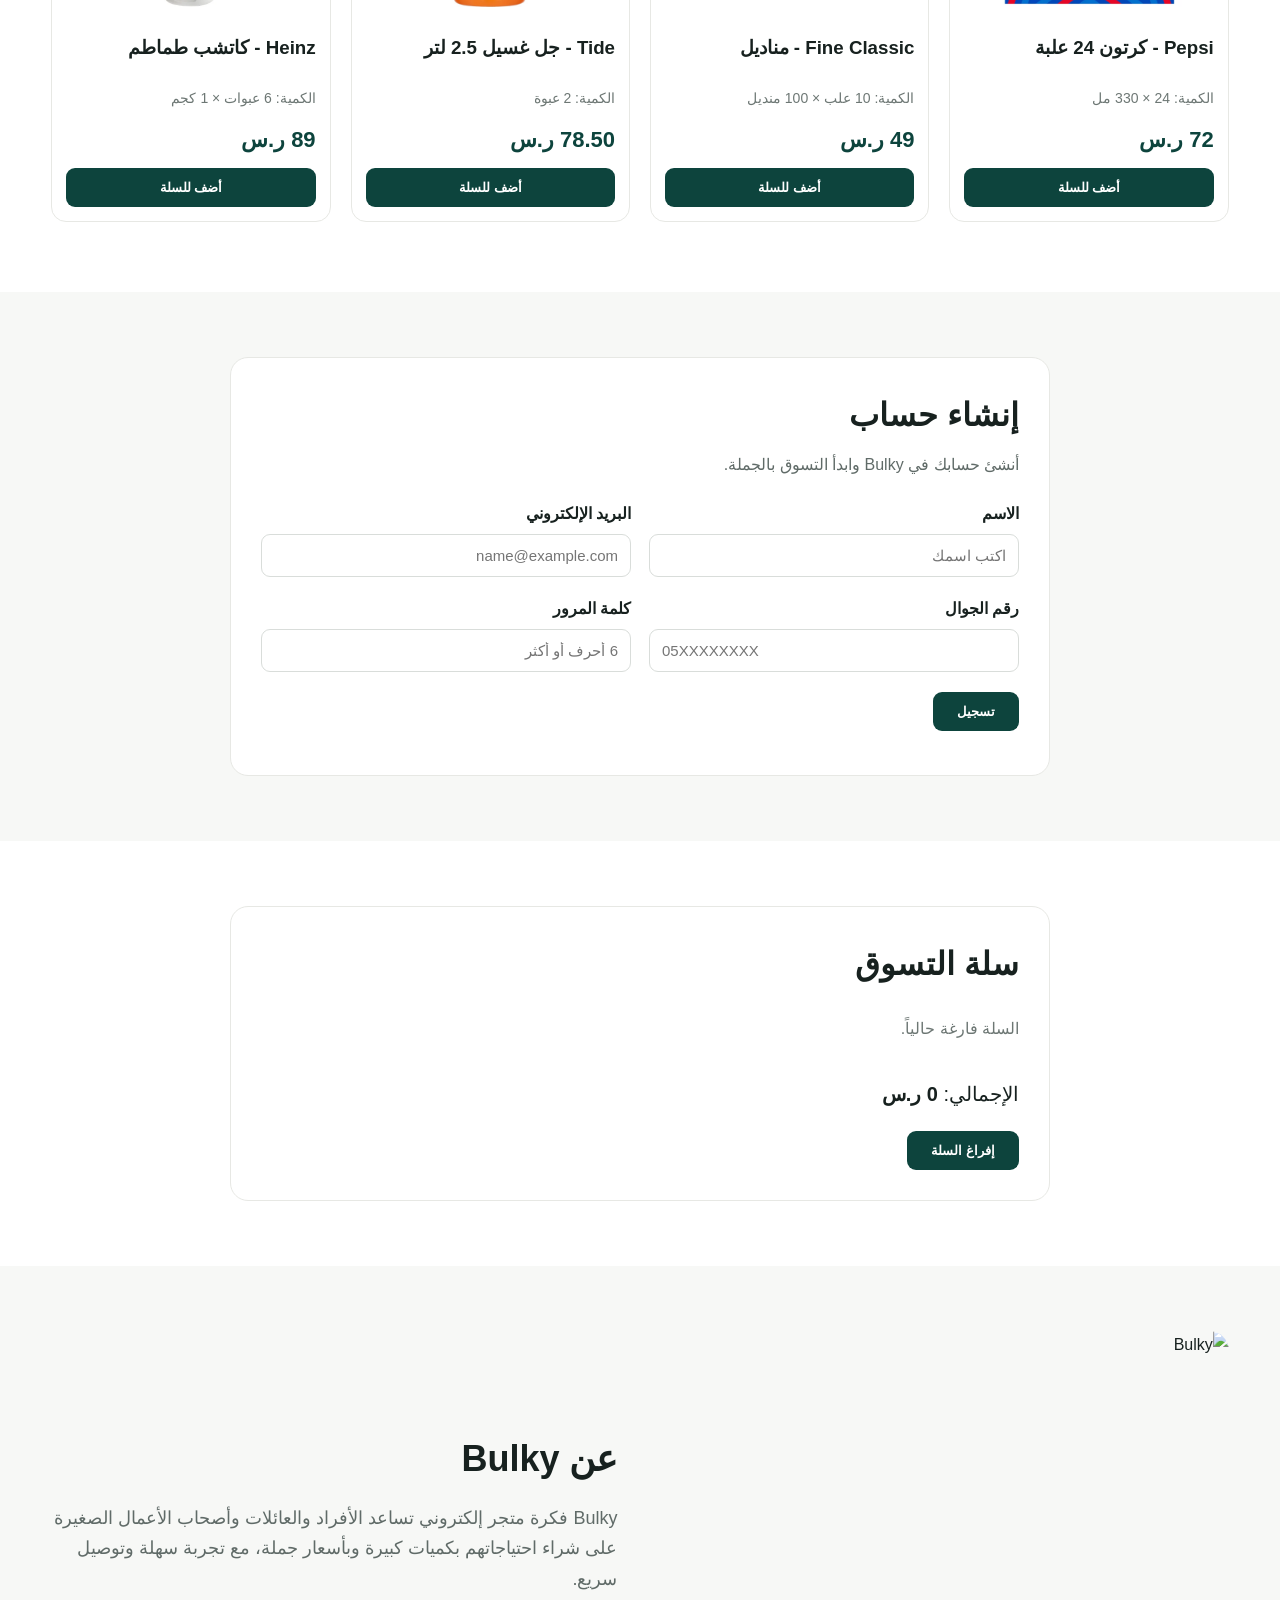
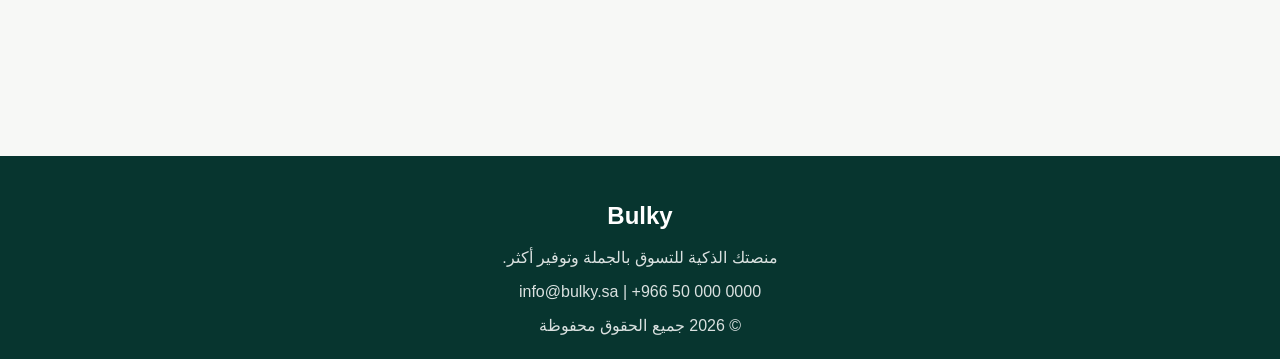
==== commit 185006a5: "Replace hero image with bulky-hero.jpg" ====
--- a/index.html
+++ b/index.html
@@ -52,7 +52,7 @@
       </div>
 
       <div class="hero-photo">
-        <img src="hero.jpg" alt="عربة تسوق وكراتين Bulky">
+        <img src="bulky-hero.jpg" alt="عربة تسوق وكراتين Bulky">
       </div>
     </section>
 
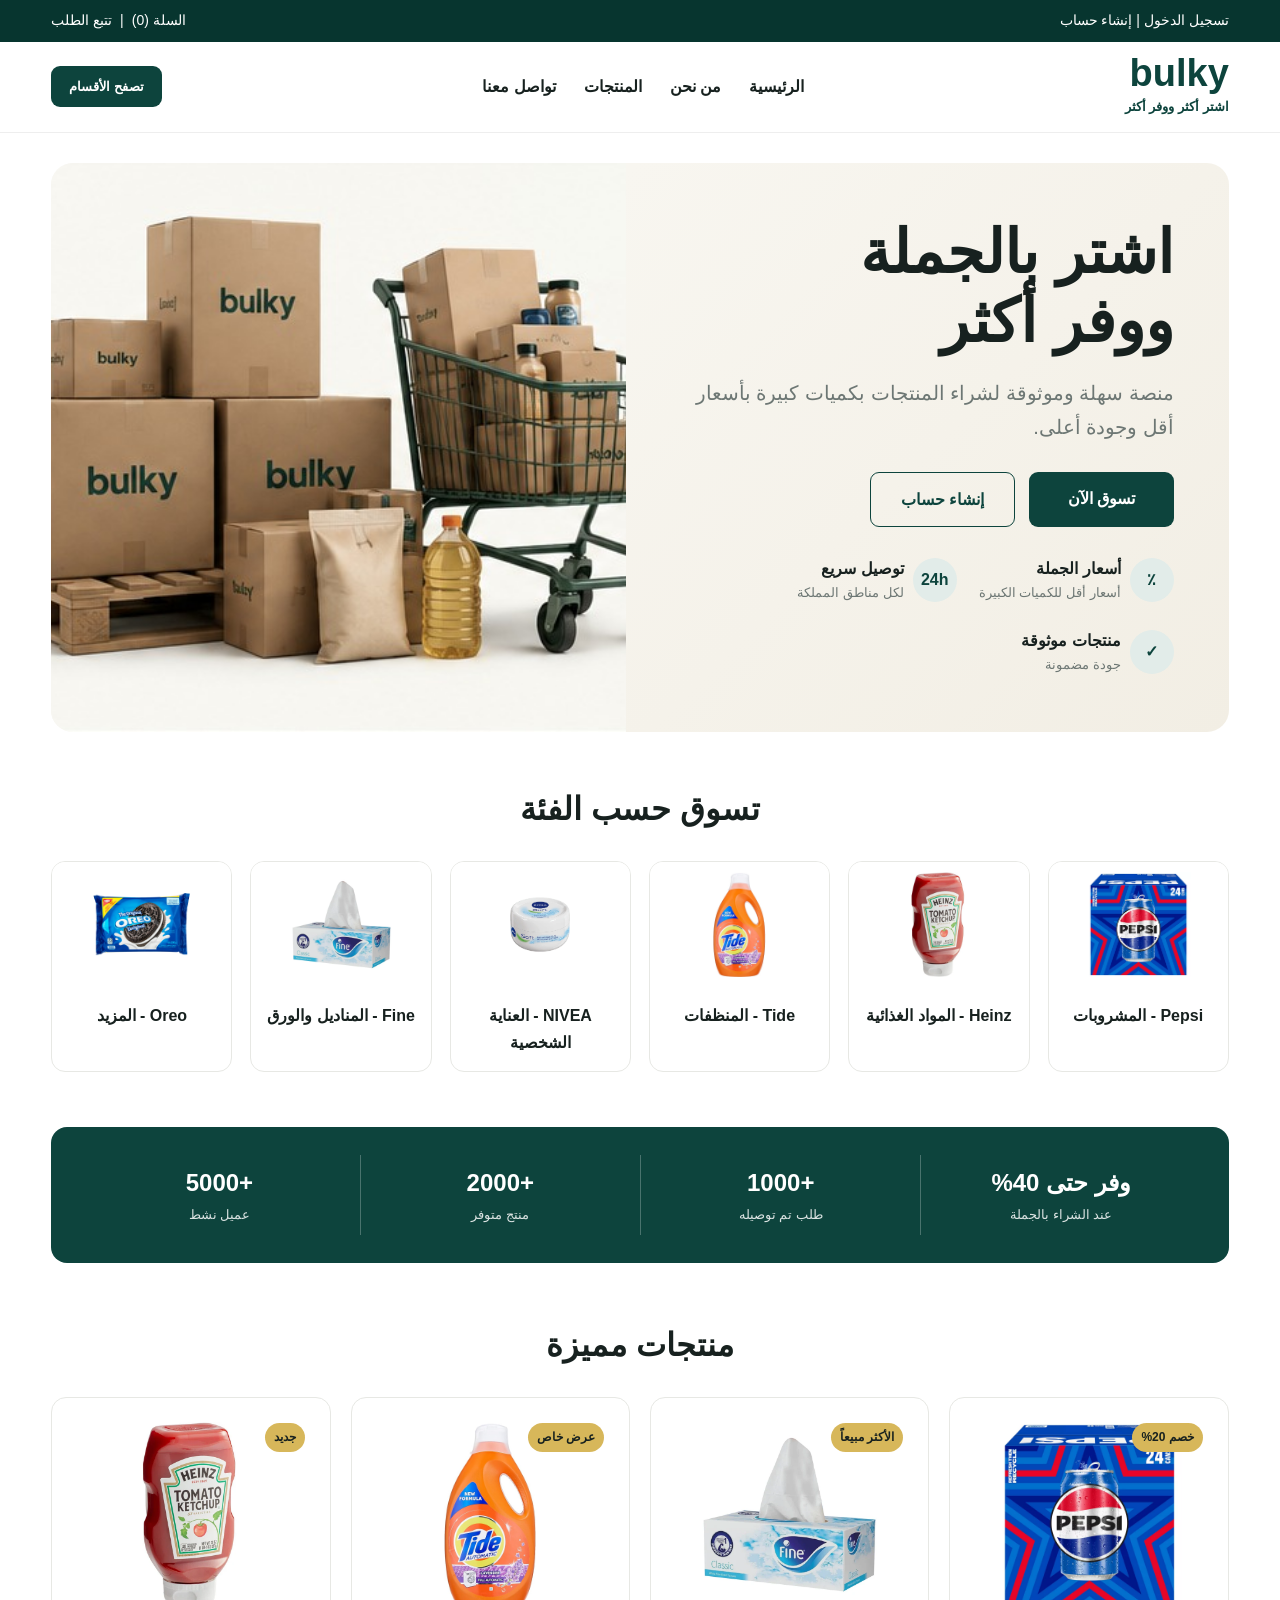
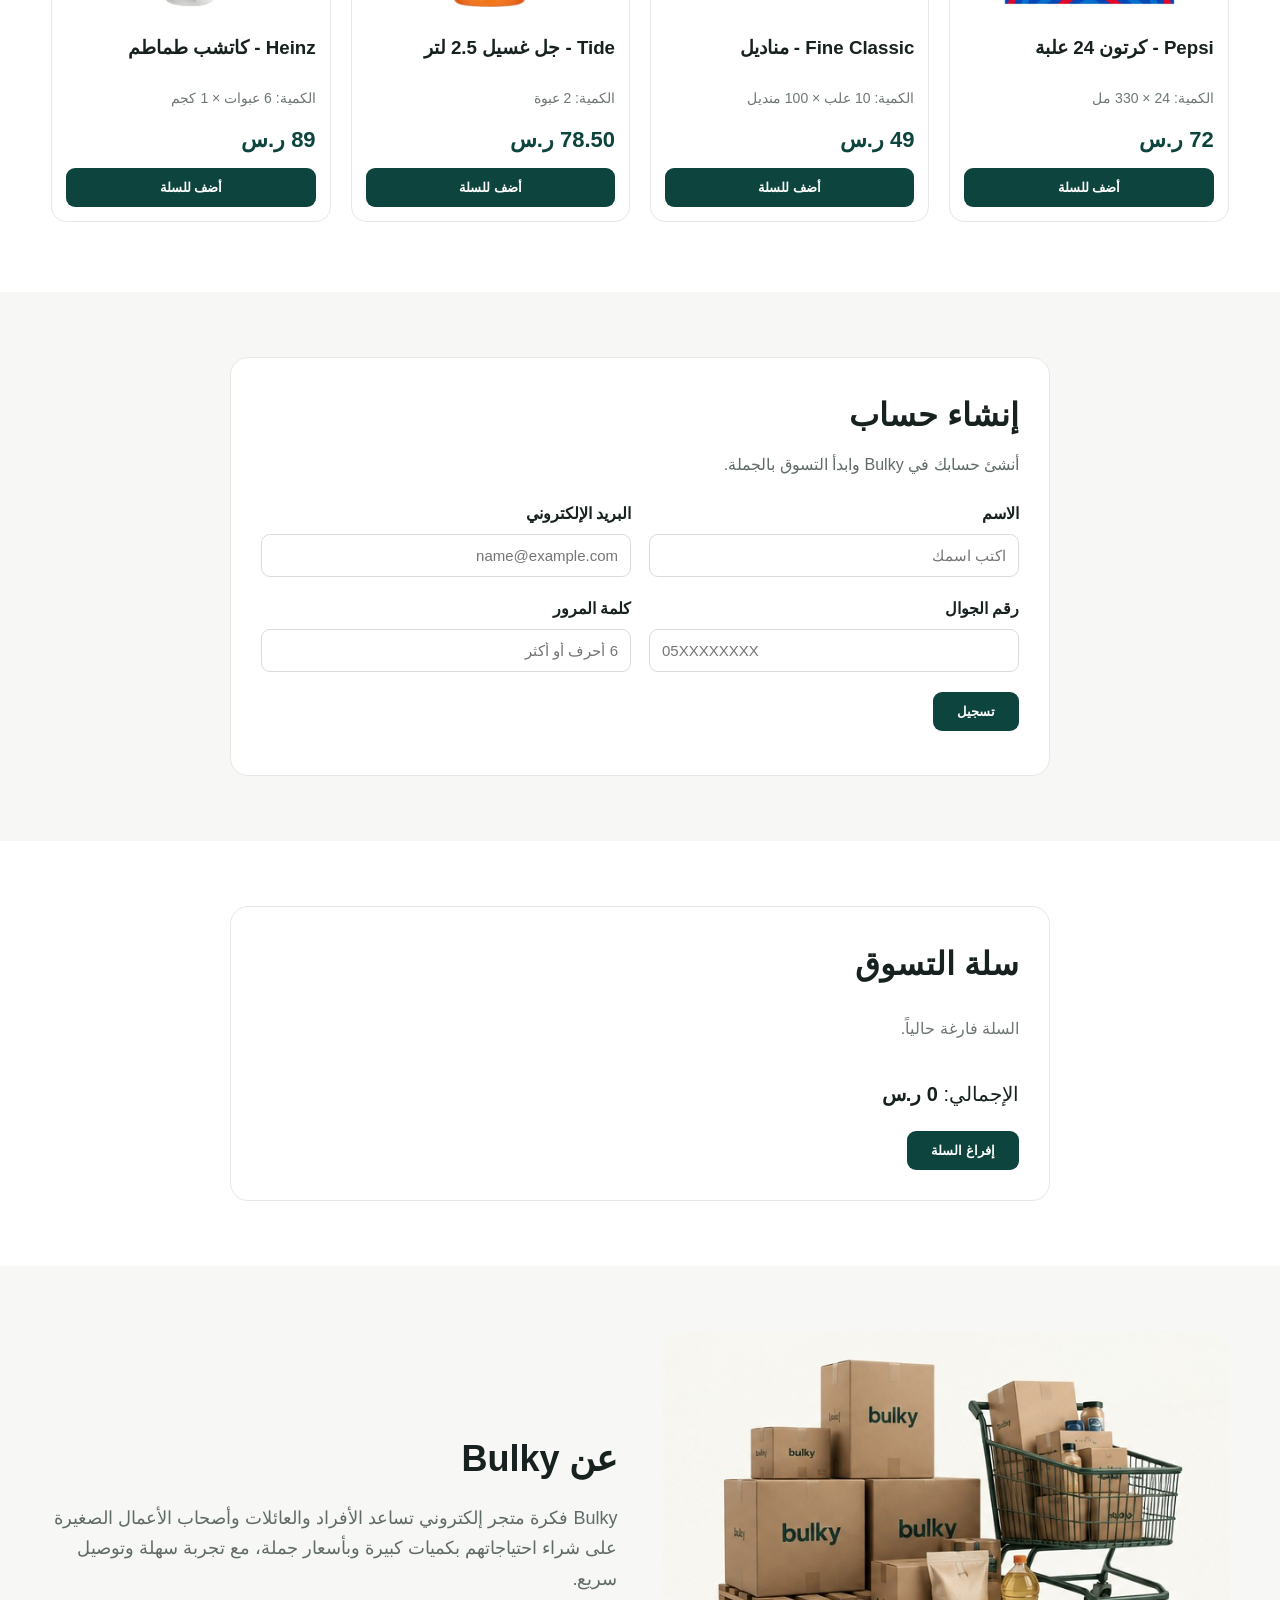
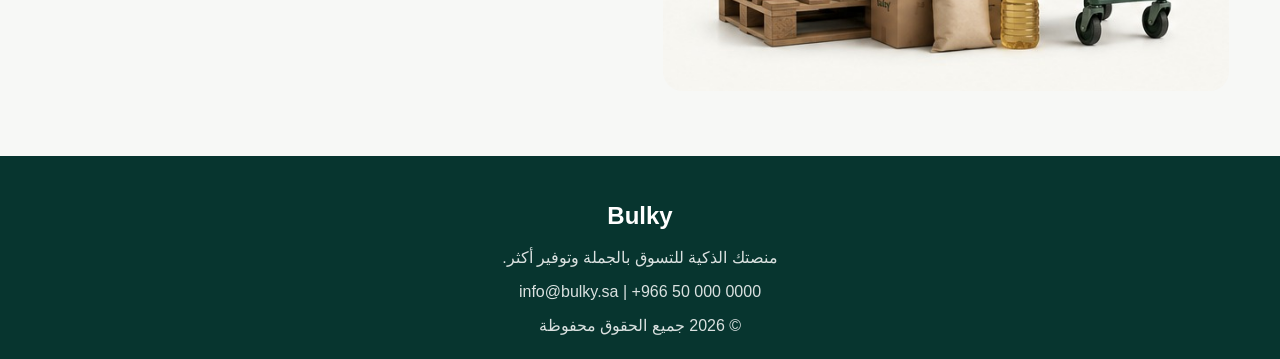
==== commit b0608b0e: "Update hero image source in about section" ====
--- a/index.html
+++ b/index.html
@@ -165,7 +165,7 @@
 
     <section class="about" id="about">
       <div class="container about-grid">
-        <img src="hero.jpg" alt="Bulky">
+        <img src="bulky-hero.jpg" alt="Bulky">
         <div>
           <h2>عن Bulky</h2>
           <p>Bulky فكرة متجر إلكتروني تساعد الأفراد والعائلات وأصحاب الأعمال الصغيرة على شراء احتياجاتهم بكميات كبيرة وبأسعار جملة، مع تجربة سهلة وتوصيل سريع.</p>
